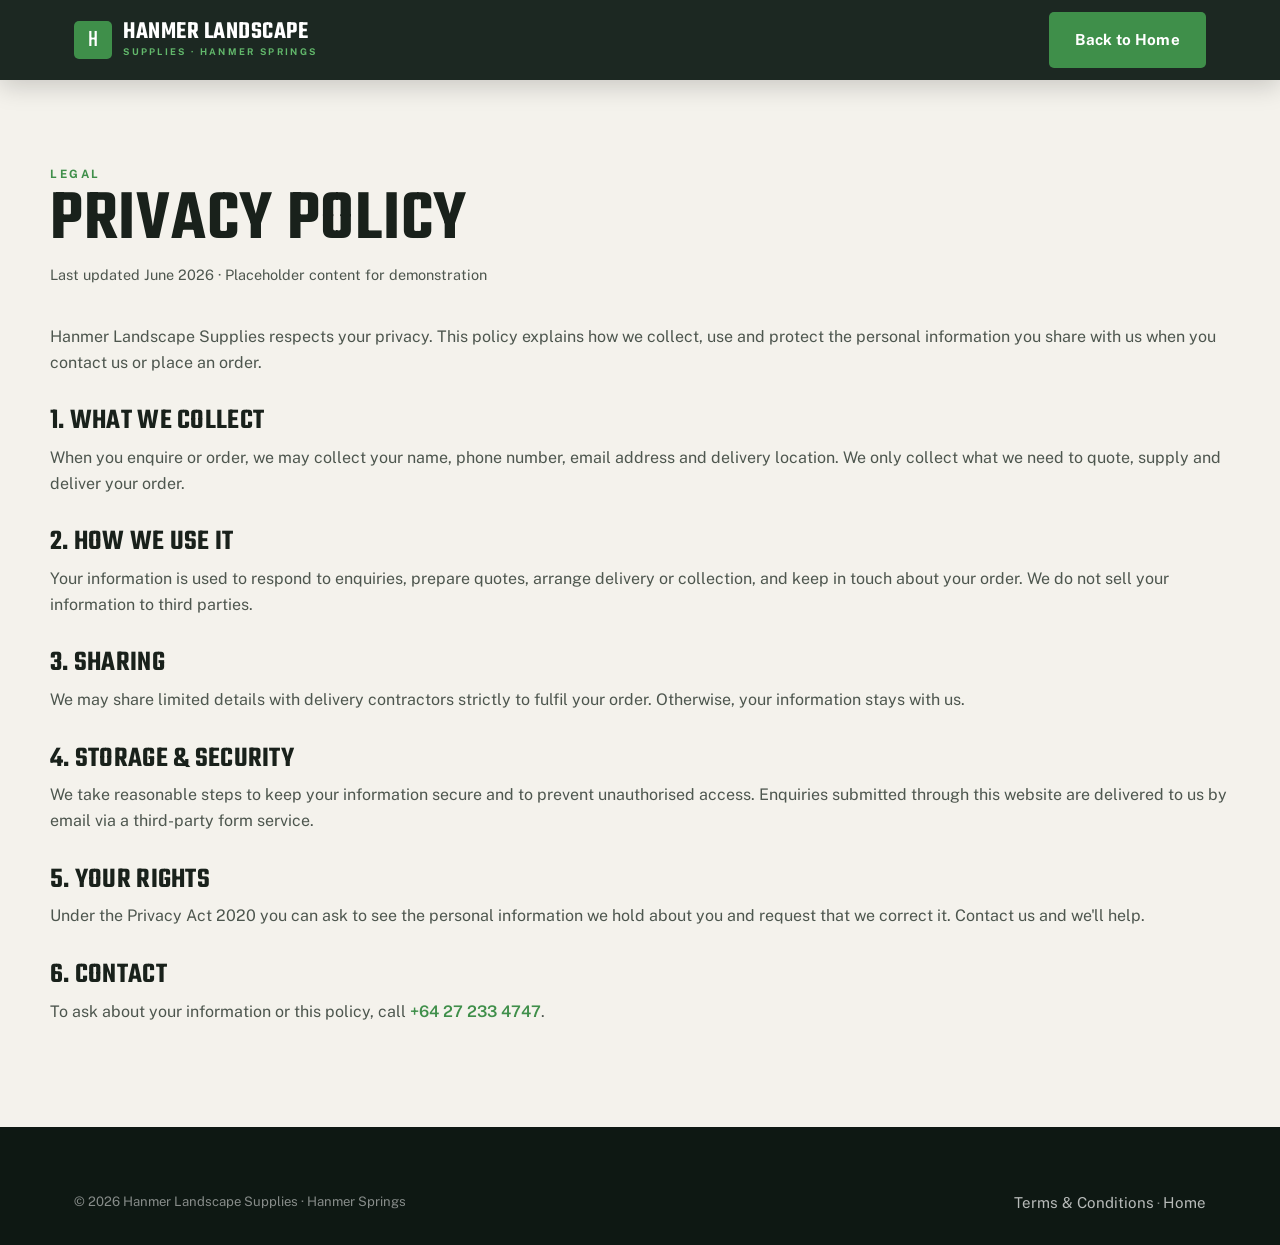
==== privacy.html @ e37114fc "Initial build: Hanmer Landscape Supplies" ====
<!DOCTYPE html>
<html lang="en-NZ">
<head>
<meta charset="UTF-8" />
<meta name="viewport" content="width=device-width, initial-scale=1.0" />
<title>Privacy Policy | Hanmer Landscape Supplies</title>
<meta name="description" content="Privacy policy for Hanmer Landscape Supplies, Hanmer Springs." />
<link rel="icon" href="data:image/svg+xml,%3Csvg xmlns='http://www.w3.org/2000/svg' viewBox='0 0 100 100'%3E%3Crect width='100' height='100' rx='18' fill='%233f8f4a'/%3E%3Ctext x='50' y='74' font-family='Arial' font-size='66' font-weight='bold' fill='white' text-anchor='middle'%3EH%3C/text%3E%3C/svg%3E" />
<link rel="preconnect" href="https://fonts.googleapis.com" />
<link rel="preconnect" href="https://fonts.gstatic.com" crossorigin />
<link href="https://fonts.googleapis.com/css2?family=Teko:wght@400;500;600;700&family=Public+Sans:wght@400;500;600;700&display=swap" rel="stylesheet" />
<link rel="stylesheet" href="styles.css" />
</head>
<body class="loaded">
<header class="nav scrolled">
  <div class="wrap">
    <a class="logo" href="index.html"><span class="lk">H</span><span><b>Hanmer Landscape</b><small>Supplies · Hanmer Springs</small></span></a>
    <nav class="navlinks"><a class="btn btn-primary" href="index.html">Back to Home</a></nav>
  </div>
</header>

<main class="legal wrap">
  <span class="eyebrow">Legal</span>
  <h1>Privacy Policy</h1>
  <p class="updated">Last updated June 2026 · Placeholder content for demonstration</p>

  <p>Hanmer Landscape Supplies respects your privacy. This policy explains how we collect, use and protect the personal information you share with us when you contact us or place an order.</p>

  <h2>1. What We Collect</h2>
  <p>When you enquire or order, we may collect your name, phone number, email address and delivery location. We only collect what we need to quote, supply and deliver your order.</p>

  <h2>2. How We Use It</h2>
  <p>Your information is used to respond to enquiries, prepare quotes, arrange delivery or collection, and keep in touch about your order. We do not sell your information to third parties.</p>

  <h2>3. Sharing</h2>
  <p>We may share limited details with delivery contractors strictly to fulfil your order. Otherwise, your information stays with us.</p>

  <h2>4. Storage &amp; Security</h2>
  <p>We take reasonable steps to keep your information secure and to prevent unauthorised access. Enquiries submitted through this website are delivered to us by email via a third-party form service.</p>

  <h2>5. Your Rights</h2>
  <p>Under the Privacy Act 2020 you can ask to see the personal information we hold about you and request that we correct it. Contact us and we'll help.</p>

  <h2>6. Contact</h2>
  <p>To ask about your information or this policy, call <a href="tel:+64272334747" style="color:var(--accent);font-weight:600">+64 27 233 4747</a>.</p>
</main>

<footer class="site">
  <div class="wrap">
    <div class="foot-bottom" style="border-top:0;padding-top:0">
      <span>&copy; 2026 Hanmer Landscape Supplies · Hanmer Springs</span>
      <span><a href="terms.html" style="display:inline">Terms &amp; Conditions</a> · <a href="index.html" style="display:inline">Home</a></span>
    </div>
  </div>
</footer>
</body>
</html>
---- styles.css ----
/* Hanmer Landscape Supplies — Industrial archetype, forest-green accent
   Fonts: Teko (display) + Public Sans (body) */

:root{
  --bg:#f4f2ec;
  --bg-alt:#e9e4d8;
  --ink:#19211b;
  --ink-soft:#4d564e;
  --dark:#13201a;
  --dark-2:#1b2d22;
  --accent:#3f8f4a;
  --accent-2:#62b86b;
  --line:rgba(20,32,26,.12);
  --line-dark:rgba(255,255,255,.12);
  --radius:5px;
  --maxw:1180px;
}

*{box-sizing:border-box;margin:0;padding:0}
html{scroll-behavior:smooth}
img{image-orientation:from-image}
body{
  font-family:"Public Sans",system-ui,sans-serif;
  background:var(--bg);
  color:var(--ink);
  line-height:1.6;
  -webkit-font-smoothing:antialiased;
  overflow-x:hidden;
}
h1,h2,h3,.display{
  font-family:"Teko",sans-serif;
  font-weight:600;
  line-height:.98;
  letter-spacing:.01em;
  text-transform:uppercase;
}
a{color:inherit;text-decoration:none}
.wrap{max-width:var(--maxw);margin:0 auto;padding:0 24px}
.eyebrow{
  font-family:"Public Sans",sans-serif;
  text-transform:uppercase;
  letter-spacing:.22em;
  font-size:.72rem;
  font-weight:700;
  color:var(--accent);
}
.eyebrow.light{color:var(--accent-2)}

/* ---------- Buttons ---------- */
.btn{
  display:inline-flex;align-items:center;gap:.5rem;
  font-weight:700;font-size:.95rem;
  padding:.85rem 1.5rem;border-radius:var(--radius);
  border:2px solid transparent;cursor:pointer;
  transition:transform .18s ease, background .18s ease, color .18s ease;
  letter-spacing:.02em;
}
.btn-primary{background:var(--accent);color:#fff}
.btn-primary:hover{background:var(--accent-2);transform:translateY(-2px)}
.btn-ghost{border-color:rgba(255,255,255,.5);color:#fff}
.btn-ghost:hover{background:#fff;color:var(--ink);transform:translateY(-2px)}
.btn-dark{background:var(--ink);color:#fff}
.btn-dark:hover{background:var(--accent);transform:translateY(-2px)}

/* ---------- Intro overlay ---------- */
#intro{
  position:fixed;inset:0;z-index:2000;background:var(--dark);
  display:flex;align-items:center;justify-content:center;
  transition:opacity .7s ease .2s, visibility .7s ease .2s;
}
#intro .mark{
  font-family:"Teko",sans-serif;font-size:clamp(2.6rem,9vw,5rem);
  color:#fff;text-transform:uppercase;letter-spacing:.04em;
  opacity:0;transform:translateY(14px);
  animation:introIn 1s cubic-bezier(.2,.7,.2,1) forwards;
  text-align:center;line-height:.9;
}
#intro .mark span{color:var(--accent-2);display:block;font-size:.42em;letter-spacing:.3em;margin-top:.4rem}
@keyframes introIn{to{opacity:1;transform:none}}
body.loaded #intro{opacity:0;visibility:hidden}

/* reveal on scroll */
.reveal{opacity:0;transform:translateY(26px);transition:opacity .7s ease, transform .7s ease}
.reveal.in{opacity:1;transform:none}

/* ---------- Nav ---------- */
header.nav{
  position:fixed;top:0;left:0;right:0;z-index:1000;
  display:flex;align-items:center;
  transition:background .3s ease, box-shadow .3s ease, padding .3s ease;
  padding:18px 0;
}
header.nav .wrap{display:flex;align-items:center;justify-content:space-between;width:100%}
.logo{display:flex;align-items:center;gap:.7rem;color:#fff}
.logo .lk{
  width:38px;height:38px;border-radius:5px;background:var(--accent);
  display:grid;place-items:center;font-family:"Teko",sans-serif;font-size:1.5rem;color:#fff;
  flex:none;
}
.logo b{font-family:"Teko",sans-serif;font-size:1.55rem;font-weight:600;text-transform:uppercase;letter-spacing:.02em;line-height:.9}
.logo small{display:block;font-family:"Public Sans";font-size:.58rem;letter-spacing:.25em;color:var(--accent-2);text-transform:uppercase;font-weight:700}
header.nav.scrolled{background:rgba(19,32,26,.96);box-shadow:0 6px 24px rgba(0,0,0,.18);padding:12px 0;backdrop-filter:blur(8px)}
.navlinks{display:flex;align-items:center;gap:2rem}
.navlinks a.link{color:rgba(255,255,255,.82);font-weight:600;font-size:.92rem;letter-spacing:.01em}
.navlinks a.link:hover{color:#fff}
.nav-toggle{display:none;background:none;border:0;color:#fff;font-size:1.6rem;cursor:pointer}
@media(max-width:860px){
  .navlinks{
    position:fixed;inset:0 0 0 auto;width:min(78vw,320px);background:var(--dark);
    flex-direction:column;justify-content:center;gap:1.6rem;transform:translateX(100%);
    transition:transform .35s ease;box-shadow:-20px 0 40px rgba(0,0,0,.3);
  }
  .navlinks.open{transform:none}
  .navlinks a.link{font-size:1.1rem}
  .nav-toggle{display:block;z-index:1001}
}

/* ---------- Hero ---------- */
.hero{position:relative;min-height:100svh;display:flex;align-items:flex-end;background:var(--dark);overflow:hidden}
.hero-slides{position:absolute;inset:0;z-index:0}
.hero-slides .slide{
  position:absolute;inset:0;background-size:cover;background-position:center;
  opacity:0;transition:opacity 1.6s ease;filter:saturate(.82) contrast(1.05);
  transform:scale(1.04);
}
.hero-slides .slide.active{opacity:1;animation:kenburns 8s ease forwards}
@keyframes kenburns{from{transform:scale(1.04)}to{transform:scale(1.12)}}
.hero::after{
  content:"";position:absolute;inset:0;z-index:1;
  background:linear-gradient(180deg,rgba(19,32,26,.55) 0%,rgba(19,32,26,.45) 40%,rgba(19,32,26,.82) 100%);
}
.hero-inner{position:relative;z-index:2;padding:140px 0 64px;width:100%}
.hero h1{color:#fff;font-size:clamp(3.2rem,8.5vw,6.6rem);max-width:16ch;margin:.6rem 0 1.1rem}
.hero h1 em{font-style:normal;color:var(--accent-2)}
.hero p.lead{color:rgba(255,255,255,.9);font-size:clamp(1.05rem,1.6vw,1.28rem);max-width:54ch;margin-bottom:2rem}
.hero-cta{display:flex;flex-wrap:wrap;gap:1rem}
.scrollcue{position:absolute;bottom:22px;left:50%;transform:translateX(-50%);z-index:2;color:rgba(255,255,255,.6);font-size:.7rem;letter-spacing:.3em;text-transform:uppercase}

/* ---------- Sections ---------- */
section{padding:96px 0}
.band-light{background:var(--bg)}
.band-bone{background:var(--bg-alt)}
.band-dark{background:var(--dark);color:#fff}
.sec-head{max-width:720px;margin-bottom:3rem}
.sec-head h2{font-size:clamp(2.6rem,5vw,4rem);margin:.5rem 0 .8rem}
.sec-head p{color:var(--ink-soft);font-size:1.05rem}
.band-dark .sec-head p{color:rgba(255,255,255,.75)}

/* trust strip */
.trust{background:var(--dark-2);color:#fff;padding:0}
.trust .grid{display:grid;grid-template-columns:repeat(3,1fr)}
.trust .item{padding:38px 30px;display:flex;gap:1rem;align-items:flex-start;border-left:1px solid var(--line-dark)}
.trust .item:first-child{border-left:0}
.trust .ic{width:42px;height:42px;flex:none;color:var(--accent-2)}
.trust h4{font-family:"Teko";font-size:1.5rem;text-transform:uppercase;letter-spacing:.02em;margin-bottom:.15rem}
.trust p{color:rgba(255,255,255,.72);font-size:.92rem;line-height:1.45}
@media(max-width:760px){.trust .grid{grid-template-columns:1fr}.trust .item{border-left:0;border-top:1px solid var(--line-dark)}.trust .item:first-child{border-top:0}}

/* services */
.cards{display:grid;grid-template-columns:repeat(3,1fr);gap:1.4rem}
@media(max-width:900px){.cards{grid-template-columns:repeat(2,1fr)}}
@media(max-width:560px){.cards{grid-template-columns:1fr}}
.card{
  background:#fff;border:1px solid var(--line);border-radius:var(--radius);padding:2rem 1.7rem;
  transition:transform .2s ease, box-shadow .2s ease, border-color .2s ease;position:relative;overflow:hidden;
}
.card::before{content:"";position:absolute;left:0;top:0;height:4px;width:0;background:var(--accent);transition:width .3s ease}
.card:hover{transform:translateY(-5px);box-shadow:0 18px 40px rgba(20,32,26,.1);border-color:transparent}
.card:hover::before{width:100%}
.card .ic{width:44px;height:44px;color:var(--accent);margin-bottom:1.1rem}
.card h3{font-size:1.7rem;margin-bottom:.5rem}
.card p{color:var(--ink-soft);font-size:.96rem}

/* about */
.about-grid{display:grid;grid-template-columns:1.05fr 1fr;gap:3.4rem;align-items:center}
@media(max-width:880px){.about-grid{grid-template-columns:1fr;gap:2.2rem}}
.about-media{position:relative}
.about-media img{width:100%;aspect-ratio:4/3;object-fit:cover;border-radius:var(--radius);filter:saturate(.82) contrast(1.05);display:block}
.about-media .tag{
  position:absolute;left:-14px;bottom:-14px;background:var(--accent);color:#fff;
  font-family:"Teko";font-size:1.5rem;text-transform:uppercase;letter-spacing:.04em;
  padding:.6rem 1.2rem;border-radius:var(--radius);box-shadow:0 12px 26px rgba(20,32,26,.22);
}
.about-copy h2{font-size:clamp(2.4rem,4.4vw,3.6rem);margin:.5rem 0 1rem}
.about-copy p{color:var(--ink-soft);margin-bottom:1rem}
.checklist{list-style:none;margin-top:1.4rem;display:grid;gap:.8rem}
.checklist li{display:flex;gap:.7rem;align-items:flex-start;font-weight:600}
.checklist .tick{width:24px;height:24px;flex:none;border-radius:4px;background:var(--accent);color:#fff;display:grid;place-items:center;font-size:.8rem}

/* gallery masonry */
.masonry{column-count:3;column-gap:1.1rem}
@media(max-width:820px){.masonry{column-count:2}}
@media(max-width:480px){.masonry{column-count:1}}
.masonry img{
  width:100%;height:auto;display:block;margin-bottom:1.1rem;border-radius:var(--radius);
  break-inside:avoid;filter:saturate(.82) contrast(1.05);
  transition:transform .3s ease,filter .3s ease;
}
.masonry img:hover{transform:scale(1.015);filter:saturate(1) contrast(1.05)}

/* crew */
.crew{display:grid;grid-template-columns:repeat(3,1fr);gap:1.4rem}
@media(max-width:760px){.crew{grid-template-columns:1fr}}
.crew .member{background:var(--dark-2);border:1px solid var(--line-dark);border-radius:var(--radius);padding:2rem 1.6rem;text-align:center;color:#fff}
.crew .av{
  width:84px;height:84px;border-radius:50%;margin:0 auto 1.1rem;display:grid;place-items:center;
  background:var(--dark);border:2px solid var(--accent);color:var(--accent-2);
  font-family:"Teko";font-size:2rem;letter-spacing:.04em;
}
.crew h3{font-size:1.6rem;margin-bottom:.2rem}
.crew .role{color:var(--accent-2);font-size:.72rem;letter-spacing:.2em;text-transform:uppercase;font-weight:700;margin-bottom:.7rem}
.crew p{color:rgba(255,255,255,.72);font-size:.92rem}

/* reviews */
.badge{display:inline-block;background:rgba(63,143,74,.12);color:var(--accent);font-size:.7rem;font-weight:700;letter-spacing:.16em;text-transform:uppercase;padding:.35rem .8rem;border-radius:40px;margin-bottom:1rem}
.reviews{display:grid;grid-template-columns:repeat(3,1fr);gap:1.4rem}
@media(max-width:860px){.reviews{grid-template-columns:1fr}}
.review{background:#fff;border:1px solid var(--line);border-radius:var(--radius);padding:1.8rem}
.review .stars{color:#e6a817;letter-spacing:2px;margin-bottom:.8rem}
.review p{color:var(--ink-soft);font-style:italic;margin-bottom:1.1rem}
.review .who{display:flex;align-items:center;gap:.7rem}
.review .who .dot{width:38px;height:38px;border-radius:50%;background:var(--accent);color:#fff;display:grid;place-items:center;font-family:"Teko";font-size:1.2rem}
.review .who b{display:block;font-family:"Public Sans";font-size:.95rem}
.review .who span{font-size:.8rem;color:var(--ink-soft)}

/* review funnel banner */
.funnel{background:var(--dark);color:#fff;text-align:center;position:relative;overflow:hidden}
.funnel::before{content:"";position:absolute;inset:0;background:radial-gradient(circle at 50% 0,rgba(63,143,74,.35),transparent 60%)}
.funnel .wrap{position:relative;z-index:1}
.funnel .stars{color:#e6a817;font-size:1.8rem;letter-spacing:6px;margin-bottom:1rem}
.funnel h2{font-size:clamp(2.4rem,5vw,3.8rem);margin-bottom:.8rem}
.funnel p{color:rgba(255,255,255,.8);max-width:50ch;margin:0 auto 2rem}

/* contact */
.contact-grid{display:grid;grid-template-columns:1fr 1.1fr;gap:3rem}
@media(max-width:880px){.contact-grid{grid-template-columns:1fr;gap:2.2rem}}
.contact-info h2{font-size:clamp(2.4rem,4.6vw,3.6rem);margin:.5rem 0 1rem;color:#fff}
.contact-info p.intro{color:rgba(255,255,255,.78);margin-bottom:2rem;max-width:46ch}
.cinfo{display:grid;gap:1.2rem}
.cinfo a,.cinfo div{display:flex;gap:1rem;align-items:center;color:#fff}
.cinfo .ic{width:42px;height:42px;flex:none;border-radius:var(--radius);background:var(--dark-2);border:1px solid var(--line-dark);display:grid;place-items:center;color:var(--accent-2)}
.cinfo small{display:block;color:var(--accent-2);font-size:.68rem;letter-spacing:.18em;text-transform:uppercase;font-weight:700}
.cinfo b{font-family:"Public Sans";font-weight:600;font-size:1.05rem}
form.cform{background:#fff;border-radius:var(--radius);padding:2rem;display:grid;gap:1rem}
form.cform .row{display:grid;grid-template-columns:1fr 1fr;gap:1rem}
@media(max-width:520px){form.cform .row{grid-template-columns:1fr}}
.field{display:flex;flex-direction:column;gap:.35rem}
.field label{font-size:.78rem;font-weight:700;letter-spacing:.04em;text-transform:uppercase;color:var(--ink-soft)}
.field input,.field select,.field textarea{
  border:1px solid var(--line);border-radius:var(--radius);padding:.8rem .9rem;font:inherit;background:var(--bg);
  transition:border-color .2s ease, box-shadow .2s ease;color:var(--ink);
}
.field input:focus,.field select:focus,.field textarea:focus{outline:none;border-color:var(--accent);box-shadow:0 0 0 3px rgba(63,143,74,.15);background:#fff}
.field textarea{resize:vertical;min-height:120px}

/* footer */
footer.site{background:#0e1813;color:rgba(255,255,255,.7);padding:64px 0 30px}
.foot-grid{display:grid;grid-template-columns:1.4fr 1fr 1fr;gap:2.4rem;margin-bottom:2.6rem}
@media(max-width:760px){.foot-grid{grid-template-columns:1fr;gap:1.8rem}}
footer.site h4{font-family:"Teko";color:#fff;font-size:1.4rem;text-transform:uppercase;letter-spacing:.04em;margin-bottom:1rem}
footer.site .col p{font-size:.92rem;max-width:34ch}
footer.site a{display:block;color:rgba(255,255,255,.7);padding:.25rem 0;font-size:.94rem;transition:color .2s}
footer.site a:hover{color:var(--accent-2)}
.foot-bottom{border-top:1px solid var(--line-dark);padding-top:1.6rem;display:flex;justify-content:space-between;flex-wrap:wrap;gap:.6rem;font-size:.82rem;color:rgba(255,255,255,.5)}

/* legal pages */
.legal{padding:160px 0 90px;min-height:70vh}
.legal h1{font-size:clamp(2.8rem,6vw,4.5rem);margin-bottom:.4rem}
.legal .updated{color:var(--ink-soft);margin-bottom:2.4rem;font-size:.9rem}
.legal h2{font-size:1.8rem;margin:2rem 0 .6rem;color:var(--ink)}
.legal p,.legal li{color:var(--ink-soft);margin-bottom:.8rem}
.legal ul{padding-left:1.2rem}

/* review page */
.rev-hero{min-height:100svh;display:flex;align-items:center;justify-content:center;background:var(--dark);color:#fff;text-align:center;padding:120px 24px 60px}
.rev-card{max-width:560px;margin:0 auto}
.rev-card .eyebrow{justify-content:center;display:block;margin-bottom:1rem}
.rev-card h1{font-size:clamp(2.6rem,7vw,4.4rem);margin-bottom:1rem}
.rev-card p{color:rgba(255,255,255,.8);margin-bottom:2.4rem}
.starpick{display:flex;justify-content:center;gap:.4rem;margin-bottom:1.6rem}
.starpick button{background:none;border:0;font-size:clamp(2.6rem,9vw,3.6rem);cursor:pointer;color:rgba(255,255,255,.25);transition:transform .15s ease,color .15s ease;line-height:1}
.starpick button:hover,.starpick button.lit{color:#e6a817;transform:scale(1.12)}
.rev-note{font-size:.85rem;color:rgba(255,255,255,.5)}
.backlink{margin-top:2rem;display:inline-block;color:var(--accent-2);font-weight:700;font-size:.9rem;letter-spacing:.04em}

/* success state */
.success{display:none;text-align:center;padding:2rem;background:rgba(63,143,74,.1);border:1px solid var(--accent);border-radius:var(--radius)}
.success.show{display:block}
.success .ok{width:60px;height:60px;border-radius:50%;background:var(--accent);color:#fff;display:grid;place-items:center;font-size:1.8rem;margin:0 auto 1rem}
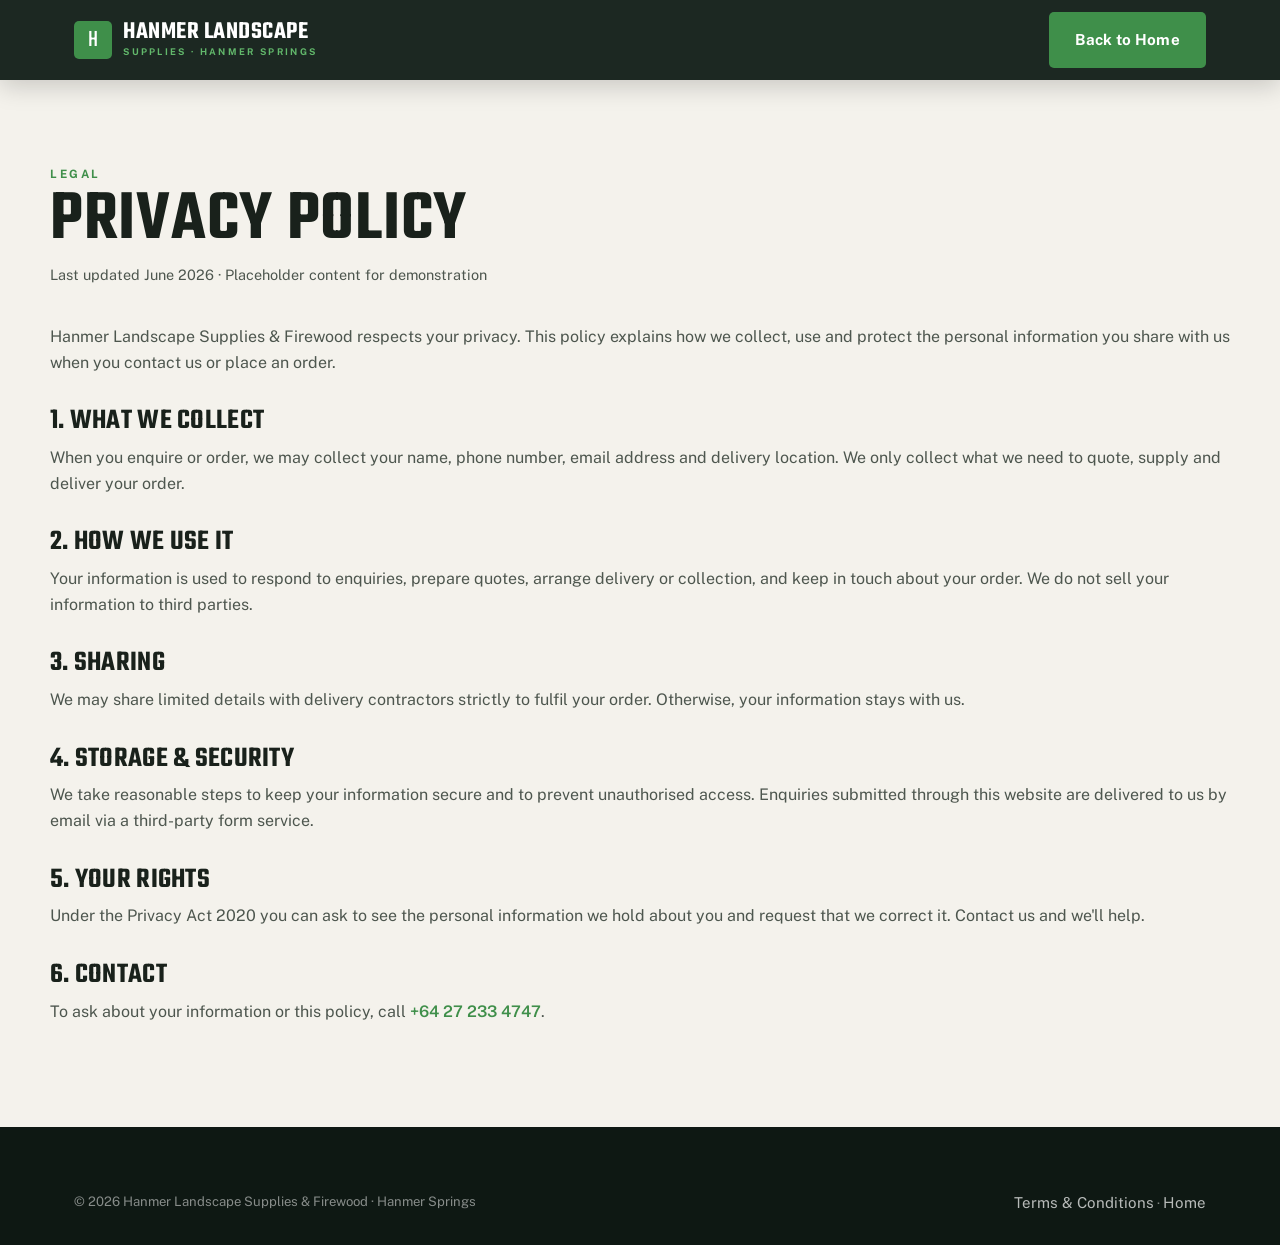
==== commit 19afc84e: "Sync GitHub to the live site (28 Oct 2026) Co-Authored-By: Claude Opus 5.5 <noreply@anthropic.com>" ====
--- a/privacy.html
+++ b/privacy.html
@@ -3,8 +3,8 @@
 <head>
 <meta charset="UTF-8" />
 <meta name="viewport" content="width=device-width, initial-scale=1.0" />
-<title>Privacy Policy | Hanmer Landscape Supplies</title>
-<meta name="description" content="Privacy policy for Hanmer Landscape Supplies, Hanmer Springs." />
+<title>Privacy Policy | Hanmer Landscape Supplies &amp; Firewood</title>
+<meta name="description" content="Privacy policy for Hanmer Landscape Supplies &amp; Firewood, Hanmer Springs." />
 <link rel="icon" href="data:image/svg+xml,%3Csvg xmlns='http://www.w3.org/2000/svg' viewBox='0 0 100 100'%3E%3Crect width='100' height='100' rx='18' fill='%233f8f4a'/%3E%3Ctext x='50' y='74' font-family='Arial' font-size='66' font-weight='bold' fill='white' text-anchor='middle'%3EH%3C/text%3E%3C/svg%3E" />
 <link rel="preconnect" href="https://fonts.googleapis.com" />
 <link rel="preconnect" href="https://fonts.gstatic.com" crossorigin />
@@ -24,7 +24,7 @@
   <h1>Privacy Policy</h1>
   <p class="updated">Last updated June 2026 · Placeholder content for demonstration</p>
 
-  <p>Hanmer Landscape Supplies respects your privacy. This policy explains how we collect, use and protect the personal information you share with us when you contact us or place an order.</p>
+  <p>Hanmer Landscape Supplies &amp; Firewood respects your privacy. This policy explains how we collect, use and protect the personal information you share with us when you contact us or place an order.</p>
 
   <h2>1. What We Collect</h2>
   <p>When you enquire or order, we may collect your name, phone number, email address and delivery location. We only collect what we need to quote, supply and deliver your order.</p>
@@ -48,7 +48,7 @@
 <footer class="site">
   <div class="wrap">
     <div class="foot-bottom" style="border-top:0;padding-top:0">
-      <span>&copy; 2026 Hanmer Landscape Supplies · Hanmer Springs</span>
+      <span>&copy; 2026 Hanmer Landscape Supplies &amp; Firewood · Hanmer Springs</span>
       <span><a href="terms.html" style="display:inline">Terms &amp; Conditions</a> · <a href="index.html" style="display:inline">Home</a></span>
     </div>
   </div>
--- a/styles.css
+++ b/styles.css
@@ -287,3 +287,77 @@
 .success{display:none;text-align:center;padding:2rem;background:rgba(63,143,74,.1);border:1px solid var(--accent);border-radius:var(--radius)}
 .success.show{display:block}
 .success .ok{width:60px;height:60px;border-radius:50%;background:var(--accent);color:#fff;display:grid;place-items:center;font-size:1.8rem;margin:0 auto 1rem}
+
+/* ============ Mobile optimisation ============ */
+/* keep anchor-linked sections clear of the fixed nav */
+section[id]{scroll-margin-top:78px}
+/* nicer tap feedback */
+a,button,.btn{-webkit-tap-highlight-color:rgba(63,143,74,.18)}
+
+@media(max-width:760px){
+  section{padding:66px 0}
+  .sec-head{margin-bottom:2.2rem}
+  .trust .item{padding:26px 22px}
+  .hero-inner{padding:120px 0 54px}
+}
+@media(max-width:560px){
+  .wrap{padding:0 18px}
+  section{padding:56px 0}
+  .sec-head{margin-bottom:1.8rem}
+  .sec-head p,.band-dark .sec-head p{font-size:1rem}
+  .hero{min-height:88svh}
+  .hero-inner{padding:108px 0 48px}
+  .hero h1{font-size:2.75rem;margin:.5rem 0 .9rem}
+  .hero p.lead{font-size:1.05rem;margin-bottom:1.5rem}
+  /* full-width, centred CTAs that are easy to tap */
+  .hero-cta{gap:.7rem}
+  .hero-cta .btn{width:100%;justify-content:center}
+  .btn{padding:.95rem 1.35rem}
+  .card{padding:1.6rem 1.4rem}
+  .card h3{font-size:1.55rem}
+  .about-media .tag{left:0;bottom:-12px;font-size:1.3rem;padding:.5rem 1rem}
+  .crew .member{padding:1.7rem 1.4rem}
+  form.cform{padding:1.5rem}
+  .foot-bottom{flex-direction:column;align-items:flex-start;gap:.4rem}
+  .navlinks a.link{padding:.35rem 0}
+}
+@media(max-width:400px){
+  .hero h1{font-size:2.4rem}
+  .sec-head h2{font-size:2.3rem}
+}
+
+/* Contact CTA (replaces form) */
+.contact-cta{display:flex;flex-direction:column;gap:.9rem}
+.contact-cta h3{font-family:"Teko",sans-serif;font-size:1.9rem;text-transform:uppercase;letter-spacing:.02em;margin:0;color:var(--ink)}
+.contact-cta p{color:var(--ink-soft);margin:0 0 .4rem;font-size:.98rem}
+.contact-cta .btn{width:100%;justify-content:center;gap:.5rem}
+
+/* ===== Yard / supplies product cards (real photos) ===== */
+.yard-grid{display:grid;grid-template-columns:repeat(3,1fr);gap:22px}
+.yard-card{background:#fff;border:1px solid var(--line);border-radius:var(--radius);overflow:hidden;
+  transition:transform .25s ease,box-shadow .25s ease}
+.yard-card:hover{transform:translateY(-5px);box-shadow:0 18px 40px rgba(20,32,26,.14)}
+.yard-card img{width:100%;aspect-ratio:4/3;object-fit:cover;display:block;filter:saturate(1.02)}
+.yard-card .body{padding:20px 22px 24px}
+.yard-card h3{font-family:"Teko",sans-serif;font-size:1.55rem;text-transform:uppercase;letter-spacing:.02em;margin-bottom:6px}
+.yard-card p{color:var(--ink-soft);font-size:.94rem;line-height:1.5}
+@media(max-width:900px){.yard-grid{grid-template-columns:1fr 1fr}}
+@media(max-width:560px){.yard-grid{grid-template-columns:1fr}}
+
+/* ===== Brand logo (transparent PNG on white chips) ===== */
+.logo--chip{background:#fff;padding:7px 12px;border-radius:9px;box-shadow:0 6px 18px -12px rgba(0,0,0,.5);align-self:center}
+.logo-img{display:block;height:38px;width:auto}
+.nav.scrolled .logo--chip{box-shadow:0 1px 0 var(--line)}
+/* Loading screen logo */
+#intro .intro-logo-chip{background:#fff;padding:24px 30px;border-radius:16px;box-shadow:0 24px 60px -20px rgba(0,0,0,.55);
+  opacity:0;transform:translateY(12px);animation:introIn 1s .15s forwards}
+#intro .intro-logo-chip img{width:min(320px,72vw);height:auto;display:block}
+/* Footer logo */
+.footer-logo-chip{display:inline-block;background:#fff;padding:12px 16px;border-radius:12px;margin-bottom:16px}
+.footer-logo-chip img{display:block;height:48px;width:auto}
+@media(max-width:680px){.logo-img{height:34px}}
+
+/* Real-reviews Google CTA card */
+.review.review--cta{display:flex;flex-direction:column}
+.review--cta p{font-style:normal;color:var(--ink-soft);margin-bottom:1.2rem}
+.review--cta .btn{align-self:flex-start;margin-top:auto}
